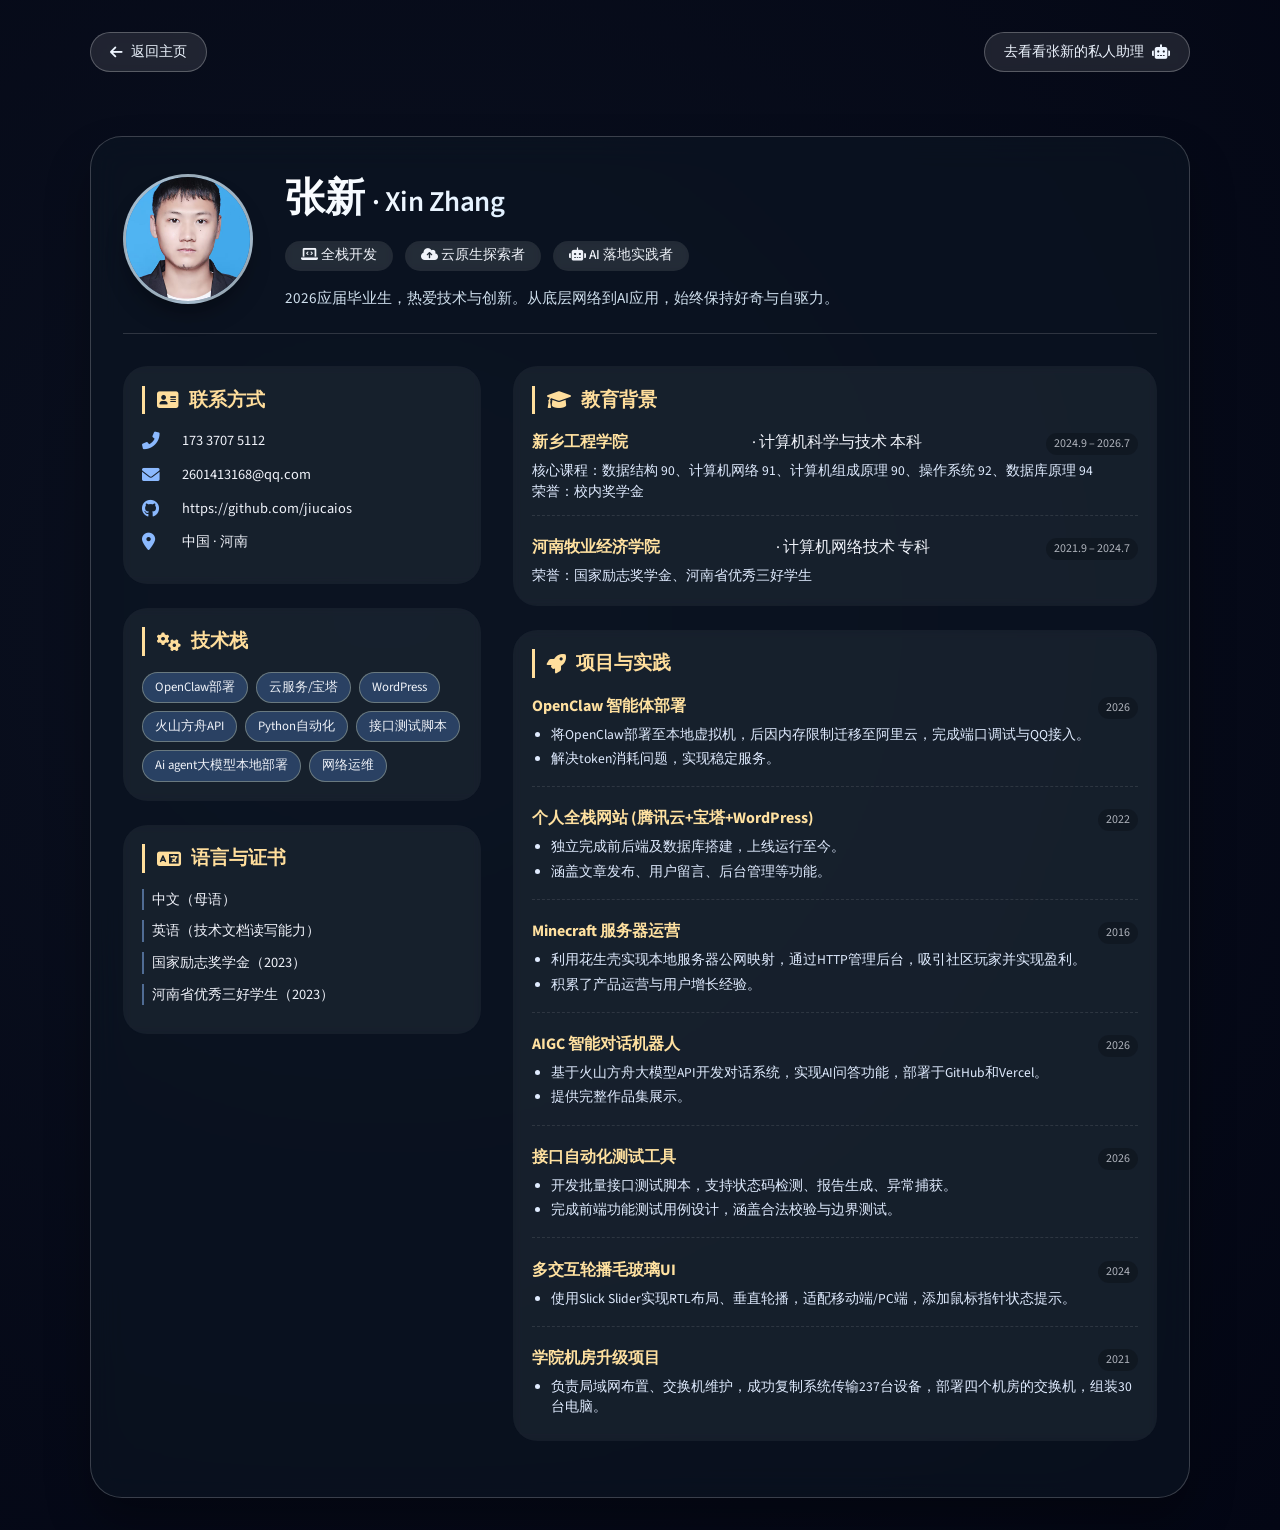
==== resume.html @ 62f286db "Add files via upload" ====
<!DOCTYPE html>
<html lang="zh-CN">
<head>
    <meta charset="UTF-8">
    <meta name="viewport" content="width=device-width, initial-scale=1.0, user-scalable=yes">
    <title>张新 · 简历</title>
    <!-- Google Fonts: Source Sans Pro -->
    <link href="https://fonts.googleapis.com/css2?family=Source+Sans+Pro:wght@300;400;600;700;900&display=swap" rel="stylesheet">
    <!-- Font Awesome 6 -->
    <link rel="stylesheet" href="https://cdnjs.cloudflare.com/ajax/libs/font-awesome/6.0.0-beta3/css/all.min.css">
    <!-- 自定义样式 -->
    <link rel="stylesheet" href="resume.css">
</head>
<body>
    <div class="container">
        <!-- 返回主页按钮 -->
<div class="top-bar">
    <a href="index.html" class="back-home">
        <i class="fas fa-arrow-left"></i> 返回主页
    </a>
    <a href="https://ai-chat-jiucai-zx.vercel.app" target="_blank" rel="noopener noreferrer" class="back-home">
        去看看张新的私人助理 <i class="fas fa-robot"></i>
    </a>
</div>

        <!-- 主卡片 -->
        <div class="glass-card">
            <!-- 头部区域：头像 + 基本信息 -->
            <div class="resume-header">
                <div class="avatar">
                    <img src="photo.jpg" alt="张新头像">
                </div>
                <div class="title-section">
                    <h1>张新 <span class="highlight">· Xin Zhang</span></h1>
                    <div class="tagline">
                        <span><i class="fas fa-laptop-code"></i> 全栈开发</span>
                        <span><i class="fas fa-cloud-upload-alt"></i> 云原生探索者</span>
                        <span><i class="fas fa-robot"></i> AI 落地实践者</span>
                    </div>
                    <p class="bio">
                        2026应届毕业生，热爱技术与创新。从底层网络到AI应用，始终保持好奇与自驱力。
                    </p>
                </div>
            </div>

            <!-- 双栏布局 -->
            <div class="resume-grid">
                <!-- 左侧栏 -->
                <div class="left-col">
                    <!-- 联系方式卡片 -->
                    <div class="info-card">
                        <h3><i class="fas fa-address-card"></i> 联系方式</h3>
                        <div class="contact-item">
                            <i class="fas fa-phone-alt"></i> <span>173 3707 5112</span>
                        </div>
                        <div class="contact-item">
                            <i class="fas fa-envelope"></i> <span>2601413168@qq.com</span>
                        </div>
                        <div class="contact-item">
                            <i class="fab fa-github"></i> <span>https://github.com/jiucaios</span>
                        </div>
                        <div class="contact-item">
                            <i class="fas fa-map-marker-alt"></i> <span>中国 · 河南</span>
                        </div>
                    </div>

                    <!-- 技能卡片（带交互） -->
                    <div class="info-card">
                        <h3><i class="fas fa-cogs"></i> 技术栈</h3>
                        <div class="skills-wrapper">
                            <span class="skill-tag" data-skill="OpenClaw">OpenClaw部署</span>
                            <span class="skill-tag" data-skill="腾讯云+宝塔">云服务/宝塔</span>
                            <span class="skill-tag" data-skill="WordPress">WordPress</span>
                            <span class="skill-tag" data-skill="火山方舟">火山方舟API</span>
                            <span class="skill-tag" data-skill="Python">Python自动化</span>
                            <span class="skill-tag" data-skill="接口测试">接口测试脚本</span>
                            <span class="skill-tag" data-skill="Slick Slider">Ai agent大模型本地部署</span>
                            <span class="skill-tag" data-skill="局域网/交换机">网络运维</span>
                        </div>
                    </div>

                    <!-- 语言/证书卡片 -->
                    <div class="info-card">
                        <h3><i class="fas fa-language"></i> 语言与证书</h3>
                        <div class="lang-item">中文（母语）</div>
                        <div class="lang-item">英语（技术文档读写能力）</div>
			<div class="lang-item">国家励志奖学金（2023）</div>
                        <div class="lang-item">河南省优秀三好学生（2023）</div>
                    </div>
                </div>

                <!-- 右侧栏 -->
                <div class="right-col">
                    <!-- 教育背景 -->
                    <div class="info-card">
                        <h3><i class="fas fa-graduation-cap"></i> 教育背景</h3>
                        <div class="edu-item">
                            <div class="edu-header">
                                <strong>新乡工程学院</strong> · 计算机科学与技术 本科
                                <span class="edu-date">2024.9 – 2026.7</span>
                            </div>
                            <div class="edu-detail">
                                核心课程：数据结构 90、计算机网络 91、计算机组成原理 90、操作系统 92、数据库原理 94<br>
                                荣誉：校内奖学金
                            </div>
                        </div>
                        <div class="edu-item">
                            <div class="edu-header">
                                <strong>河南牧业经济学院</strong> · 计算机网络技术 专科
                                <span class="edu-date">2021.9 – 2024.7</span>
                            </div>
                            <div class="edu-detail">
                                荣誉：国家励志奖学金、河南省优秀三好学生
                            </div>
                        </div>
                    </div>

                    <!-- 项目/实践经历（按用户提供的经历整合） -->
                    <div class="info-card">
                        <h3><i class="fas fa-rocket"></i> 项目与实践</h3>
                        <div class="exp-item">
                            <div class="exp-header">
                                <strong>OpenClaw 智能体部署</strong>
                                <span class="exp-date">2026</span>
                            </div>
                            <ul>
                                <li>将OpenClaw部署至本地虚拟机，后因内存限制迁移至阿里云，完成端口调试与QQ接入。</li>
                                <li>解决token消耗问题，实现稳定服务。</li>
                            </ul>
                        </div>
                        <div class="exp-item">
                            <div class="exp-header">
                                <strong>个人全栈网站 (腾讯云+宝塔+WordPress)</strong>
                                <span class="exp-date">2022</span>
                            </div>
                            <ul>
                                <li>独立完成前后端及数据库搭建，上线运行至今。</li>
                                <li>涵盖文章发布、用户留言、后台管理等功能。</li>
                            </ul>
                        </div>
                        <div class="exp-item">
                            <div class="exp-header">
                                <strong>Minecraft 服务器运营</strong>
                                <span class="exp-date">2016</span>
                            </div>
                            <ul>
                                <li>利用花生壳实现本地服务器公网映射，通过HTTP管理后台，吸引社区玩家并实现盈利。</li>
                                <li>积累了产品运营与用户增长经验。</li>
                            </ul>
                        </div>
                        <div class="exp-item">
                            <div class="exp-header">
                                <strong>AIGC 智能对话机器人</strong>
                                <span class="exp-date">2026</span>
                            </div>
                            <ul>
                                <li>基于火山方舟大模型API开发对话系统，实现AI问答功能，部署于GitHub和Vercel。</li>
                                <li>提供完整作品集展示。</li>
                            </ul>
                        </div>
                        <div class="exp-item">
                            <div class="exp-header">
                                <strong>接口自动化测试工具</strong>
                                <span class="exp-date">2026</span>
                            </div>
                            <ul>
                                <li>开发批量接口测试脚本，支持状态码检测、报告生成、异常捕获。</li>
                                <li>完成前端功能测试用例设计，涵盖合法校验与边界测试。</li>
                            </ul>
                        </div>
                        <div class="exp-item">
                            <div class="exp-header">
                                <strong>多交互轮播毛玻璃UI</strong>
                                <span class="exp-date">2024</span>
                            </div>
                            <ul>
                                <li>使用Slick Slider实现RTL布局、垂直轮播，适配移动端/PC端，添加鼠标指针状态提示。</li>
                            </ul>
                        </div>
                        <div class="exp-item">
                            <div class="exp-header">
                                <strong>学院机房升级项目</strong>
                                <span class="exp-date">2021</span>
                            </div>
                            <ul>
                                <li>负责局域网布置、交换机维护，成功复制系统传输237台设备，部署四个机房的交换机，组装30台电脑。</li>
                            </ul>
                        </div>
                    </div>
                </div>
            </div>
        </div>
    </div>

    <!-- JavaScript 交互 -->
    <script src="resume.js"></script>
</body>
</html>
---- resume.css ----
/* ===== 全局重置与字体 ===== */
* {
    margin: 0;
    padding: 0;
    box-sizing: border-box;
}

body {
    font-family: 'Source Sans Pro', sans-serif;
    background: radial-gradient(ellipse at 30% 40%, #0b1120, #030614);
    min-height: 100vh;
    padding: 2rem 1.5rem;
    color: #f0f3fa;
    line-height: 1.5;
}
/* 顶部栏：左右分布 */
.top-bar {
    display: flex;
    justify-content: space-between;
    align-items: center;
    margin-bottom: 2rem;
    flex-wrap: wrap;
    gap: 1rem;
}
.container {
    max-width: 1100px;
    margin: 0 auto;
}

/* ===== 玻璃卡片效果 ===== */
.glass-card {
    background: rgba(12, 22, 35, 0.6);
    backdrop-filter: blur(16px);
    border-radius: 2rem;
    border: 1px solid rgba(255, 255, 255, 0.2);
    box-shadow: 0 25px 45px rgba(0, 0, 0, 0.3);
    padding: 2rem;
    transition: all 0.3s ease;
    animation: fadeInUp 0.6s ease-out;
}

@keyframes fadeInUp {
    from {
        opacity: 0;
        transform: translateY(30px);
    }
    to {
        opacity: 1;
        transform: translateY(0);
    }
}

/* ===== 返回按钮 ===== */
.back-home {
    display: inline-flex;
    align-items: center;
    gap: 8px;
    background: rgba(255, 255, 255, 0.1);
    backdrop-filter: blur(4px);
    border: 1px solid rgba(255, 255, 255, 0.25);
    border-radius: 2rem;
    padding: 0.5rem 1.2rem;
    color: #eef5ff;
    text-decoration: none;
    font-size: 0.9rem;
    font-weight: 500;
    transition: all 0.2s;
    margin-bottom: 2rem;
}

.back-home:hover {
    background: rgba(255, 255, 255, 0.25);
    transform: translateX(-4px);
    border-color: rgba(255, 255, 255, 0.5);
}

/* ===== 头部区域 ===== */
.resume-header {
    display: flex;
    flex-wrap: wrap;
    gap: 2rem;
    align-items: center;
    margin-bottom: 2rem;
    border-bottom: 1px solid rgba(255, 255, 255, 0.15);
    padding-bottom: 1.5rem;
}

.avatar {
    width: 130px;
    height: 130px;
    border-radius: 50%;
    overflow: hidden;
    background: linear-gradient(145deg, #4f7eb3, #2c4c74);
    box-shadow: 0 15px 25px -8px rgba(0, 0, 0, 0.4);
    border: 3px solid rgba(255, 255, 240, 0.5);
    flex-shrink: 0;
}

.avatar img {
    width: 100%;
    height: 100%;
    object-fit: cover;
    display: block;
}

.title-section h1 {
    font-size: 2.5rem;
    font-weight: 900;
    background: linear-gradient(135deg, #FFF, #b9dcff);
    -webkit-background-clip: text;
    background-clip: text;
    color: transparent;
    letter-spacing: -0.5px;
    margin-bottom: 0.5rem;
}

.title-section .highlight {
    font-weight: 600;
    font-size: 1.8rem;
}

.tagline {
    display: flex;
    flex-wrap: wrap;
    gap: 12px;
    margin: 0.75rem 0 1rem;
}

.tagline span {
    background: rgba(255, 255, 245, 0.1);
    padding: 0.3rem 1rem;
    border-radius: 30px;
    font-size: 0.85rem;
    font-weight: 500;
    backdrop-filter: blur(4px);
}

.bio {
    font-size: 0.95rem;
    color: #cfdfed;
    max-width: 600px;
    line-height: 1.5;
}

/* ===== 双栏布局 ===== */
.resume-grid {
    display: grid;
    grid-template-columns: 1fr 1.8fr;
    gap: 2rem;
}

@media (max-width: 800px) {
    .resume-grid {
        grid-template-columns: 1fr;
        gap: 1.5rem;
    }
}

/* ===== 信息卡片通用样式 ===== */
.info-card {
    background: rgba(255, 255, 245, 0.05);
    border-radius: 1.5rem;
    padding: 1.2rem;
    margin-bottom: 1.5rem;
    backdrop-filter: blur(4px);
    transition: transform 0.2s, box-shadow 0.2s;
}

.info-card:hover {
    transform: translateY(-2px);
    box-shadow: 0 8px 20px rgba(0, 0, 0, 0.2);
}

.info-card h3 {
    font-size: 1.2rem;
    font-weight: 600;
    display: flex;
    align-items: center;
    gap: 10px;
    margin-bottom: 1rem;
    color: #ffde9c;
    border-left: 3px solid #ffde9c;
    padding-left: 12px;
}

.info-card h3 i {
    color: #ffde9c;
}

/* 联系方式 */
.contact-item {
    display: flex;
    align-items: center;
    gap: 12px;
    margin-bottom: 12px;
    font-size: 0.9rem;
    flex-wrap: wrap;
    word-break: break-all;
}

.contact-item i {
    width: 28px;
    color: #8bb9fe;
    font-size: 1.1rem;
}

/* 技能标签 */
.skills-wrapper {
    display: flex;
    flex-wrap: wrap;
    gap: 8px;
}

.skill-tag {
    background: rgba(80, 130, 200, 0.35);
    border-radius: 30px;
    padding: 5px 12px;
    font-size: 0.8rem;
    cursor: pointer;
    transition: all 0.2s;
    border: 0.5px solid rgba(255, 255, 200, 0.3);
}

.skill-tag:hover {
    background: rgba(80, 130, 200, 0.6);
    transform: scale(1.02);
}

/* 语言项 */
.lang-item {
    margin-bottom: 10px;
    font-size: 0.9rem;
    padding-left: 8px;
    border-left: 2px solid rgba(139, 185, 254, 0.5);
}

/* 教育与经历样式 */
.edu-item, .exp-item {
    margin-bottom: 1.2rem;
    padding-bottom: 0.8rem;
    border-bottom: 1px dashed rgba(255, 255, 255, 0.1);
}

.edu-item:last-child, .exp-item:last-child {
    border-bottom: none;
    margin-bottom: 0;
    padding-bottom: 0;
}

.edu-header, .exp-header {
    display: flex;
    flex-wrap: wrap;
    justify-content: space-between;
    align-items: baseline;
    margin-bottom: 6px;
    gap: 8px;
}

.edu-header strong, .exp-header strong {
    font-weight: 700;
    color: #ffe1a0;
    font-size: 1rem;
}

.edu-date, .exp-date {
    font-size: 0.75rem;
    opacity: 0.7;
    background: rgba(0,0,0,0.3);
    padding: 2px 8px;
    border-radius: 20px;
}

.edu-detail {
    font-size: 0.85rem;
    color: #e0ecff;
    margin-top: 4px;
}

.exp-item ul {
    margin-top: 6px;
    padding-left: 1.2rem;
}

.exp-item li {
    font-size: 0.85rem;
    margin-bottom: 4px;
    color: #e0ecff;
}

/* 响应式微调 */
@media (max-width: 600px) {
    .glass-card {
        padding: 1.2rem;
    }
    .title-section h1 {
        font-size: 1.8rem;
    }
    .avatar {
        width: 100px;
        height: 100px;
    }
}
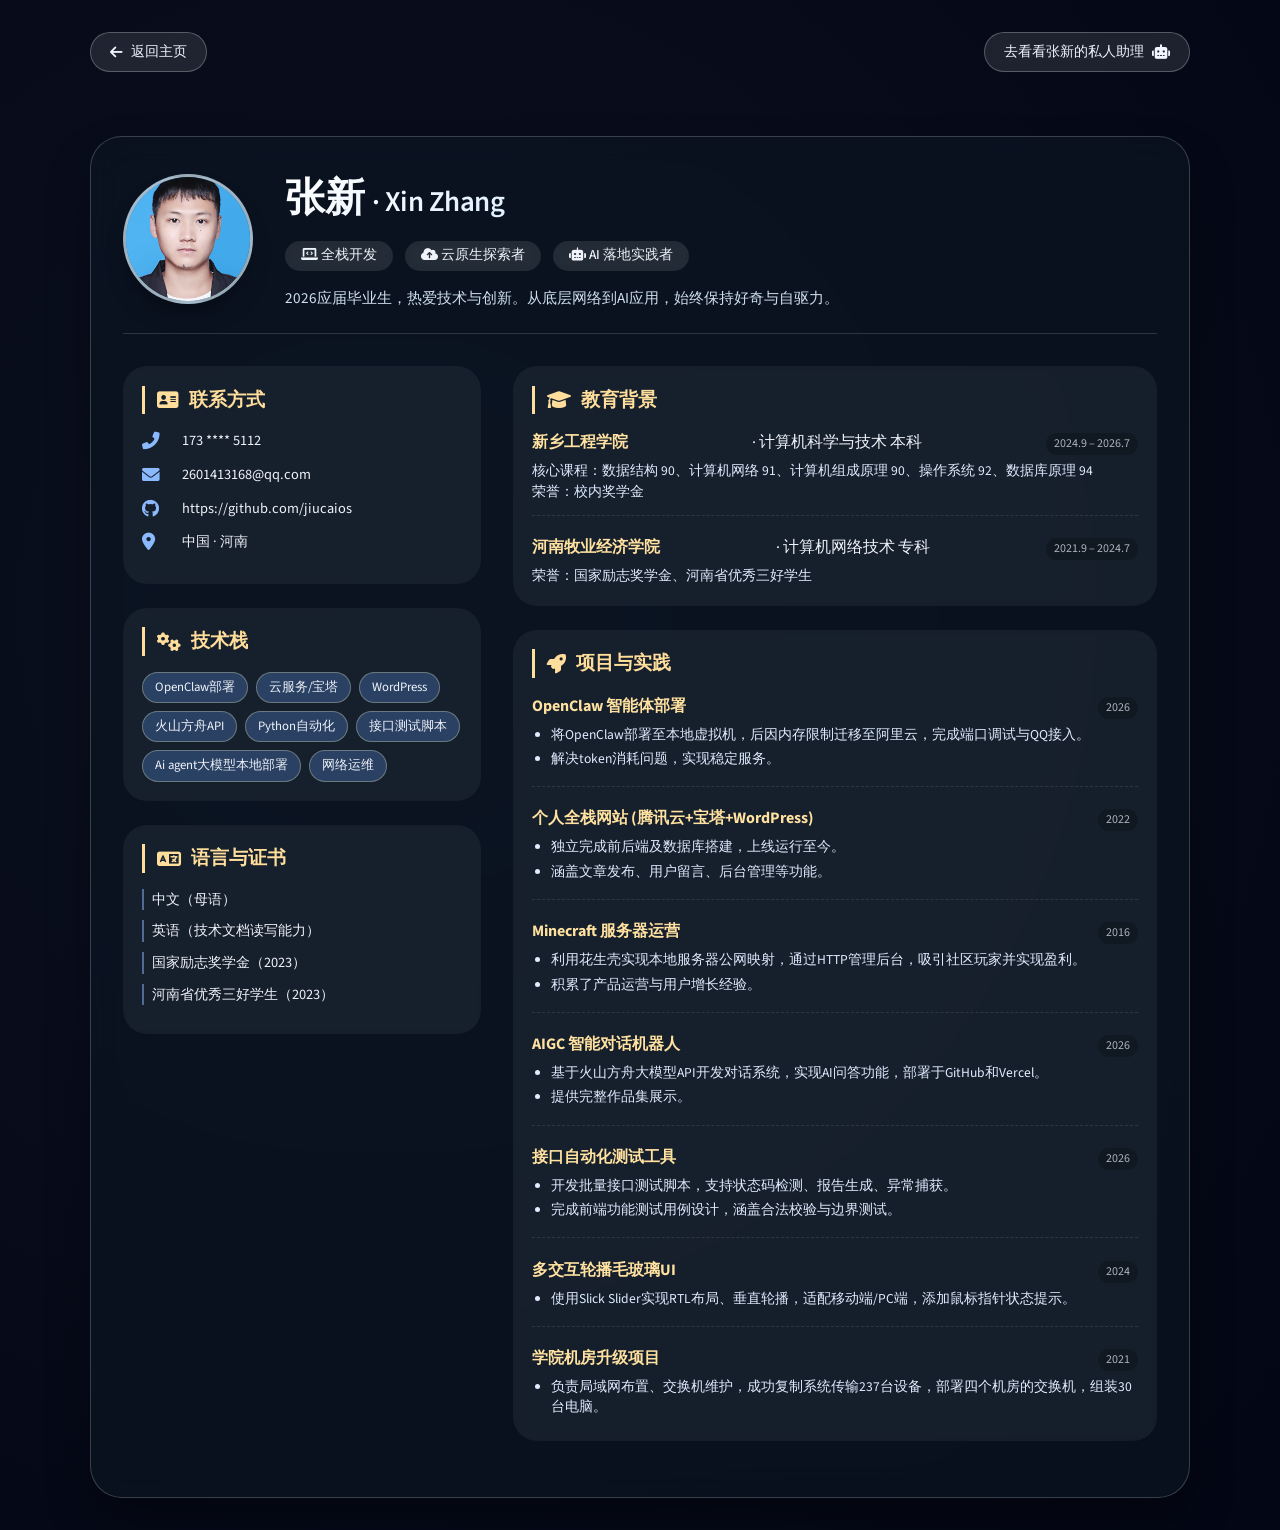
==== commit 53802244: "Update resume.html" ====
--- a/resume.html
+++ b/resume.html
@@ -51,7 +51,7 @@
                     <div class="info-card">
                         <h3><i class="fas fa-address-card"></i> 联系方式</h3>
                         <div class="contact-item">
-                            <i class="fas fa-phone-alt"></i> <span>173 3707 5112</span>
+                            <i class="fas fa-phone-alt"></i> <span>173 **** 5112</span>
                         </div>
                         <div class="contact-item">
                             <i class="fas fa-envelope"></i> <span>2601413168@qq.com</span>
@@ -195,4 +195,4 @@
     <!-- JavaScript 交互 -->
     <script src="resume.js"></script>
 </body>
-</html>+</html>
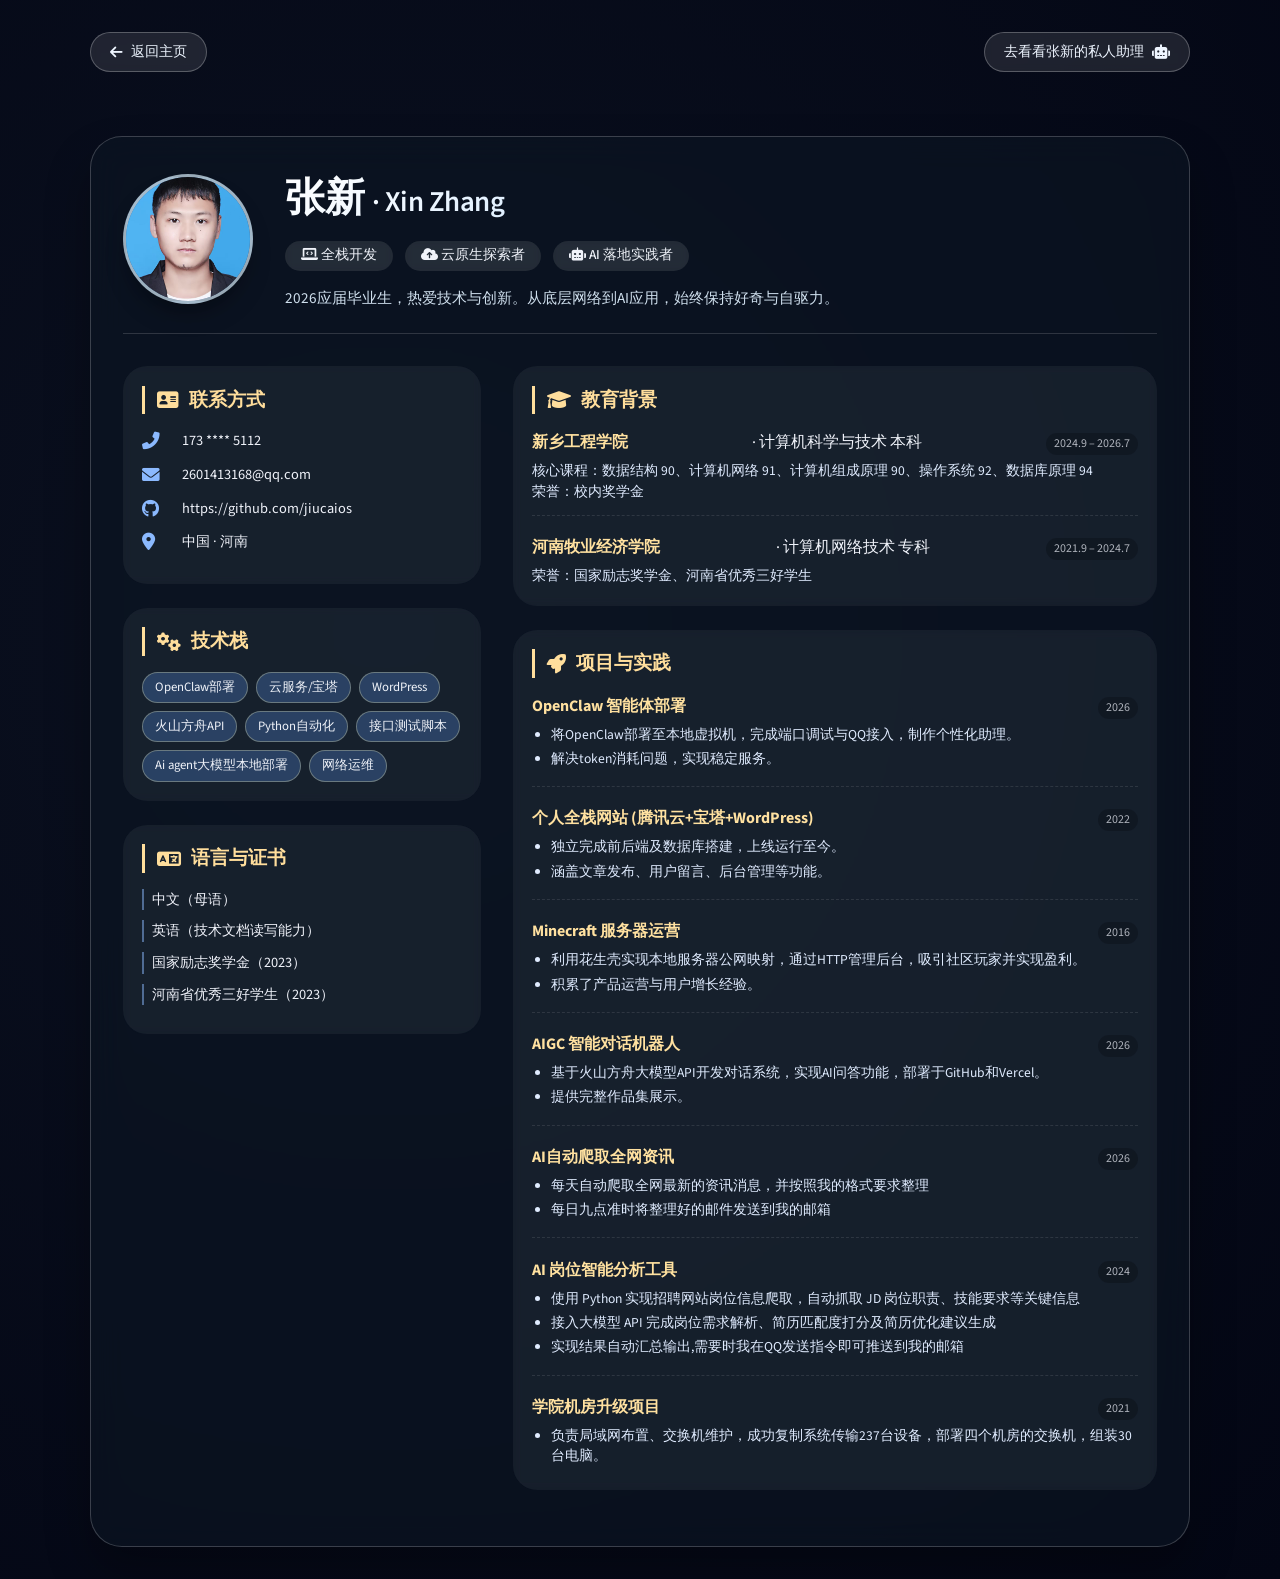
==== commit 80afab40: "简历更改 改简历" ====
--- a/resume.html
+++ b/resume.html
@@ -124,7 +124,7 @@
                                 <span class="exp-date">2026</span>
                             </div>
                             <ul>
-                                <li>将OpenClaw部署至本地虚拟机，后因内存限制迁移至阿里云，完成端口调试与QQ接入。</li>
+                                <li>将OpenClaw部署至本地虚拟机，完成端口调试与QQ接入，制作个性化助理。</li>
                                 <li>解决token消耗问题，实现稳定服务。</li>
                             </ul>
                         </div>
@@ -160,21 +160,23 @@
                         </div>
                         <div class="exp-item">
                             <div class="exp-header">
-                                <strong>接口自动化测试工具</strong>
+                                <strong>AI自动爬取全网资讯</strong>
                                 <span class="exp-date">2026</span>
                             </div>
                             <ul>
-                                <li>开发批量接口测试脚本，支持状态码检测、报告生成、异常捕获。</li>
-                                <li>完成前端功能测试用例设计，涵盖合法校验与边界测试。</li>
-                            </ul>
-                        </div>
-                        <div class="exp-item">
-                            <div class="exp-header">
-                                <strong>多交互轮播毛玻璃UI</strong>
+                                <li>每天自动爬取全网最新的资讯消息，并按照我的格式要求整理</li>
+                                <li>每日九点准时将整理好的邮件发送到我的邮箱</li>
+                            </ul>
+                        </div>
+                        <div class="exp-item">
+                            <div class="exp-header">
+                                <strong>AI 岗位智能分析工具</strong>
                                 <span class="exp-date">2024</span>
                             </div>
                             <ul>
-                                <li>使用Slick Slider实现RTL布局、垂直轮播，适配移动端/PC端，添加鼠标指针状态提示。</li>
+                                <li>使用 Python 实现招聘网站岗位信息爬取，自动抓取 JD 岗位职责、技能要求等关键信息</li>
+								<li>接入大模型 API 完成岗位需求解析、简历匹配度打分及简历优化建议生成</li>
+								<li>实现结果自动汇总输出,需要时我在QQ发送指令即可推送到我的邮箱</li>
                             </ul>
                         </div>
                         <div class="exp-item">
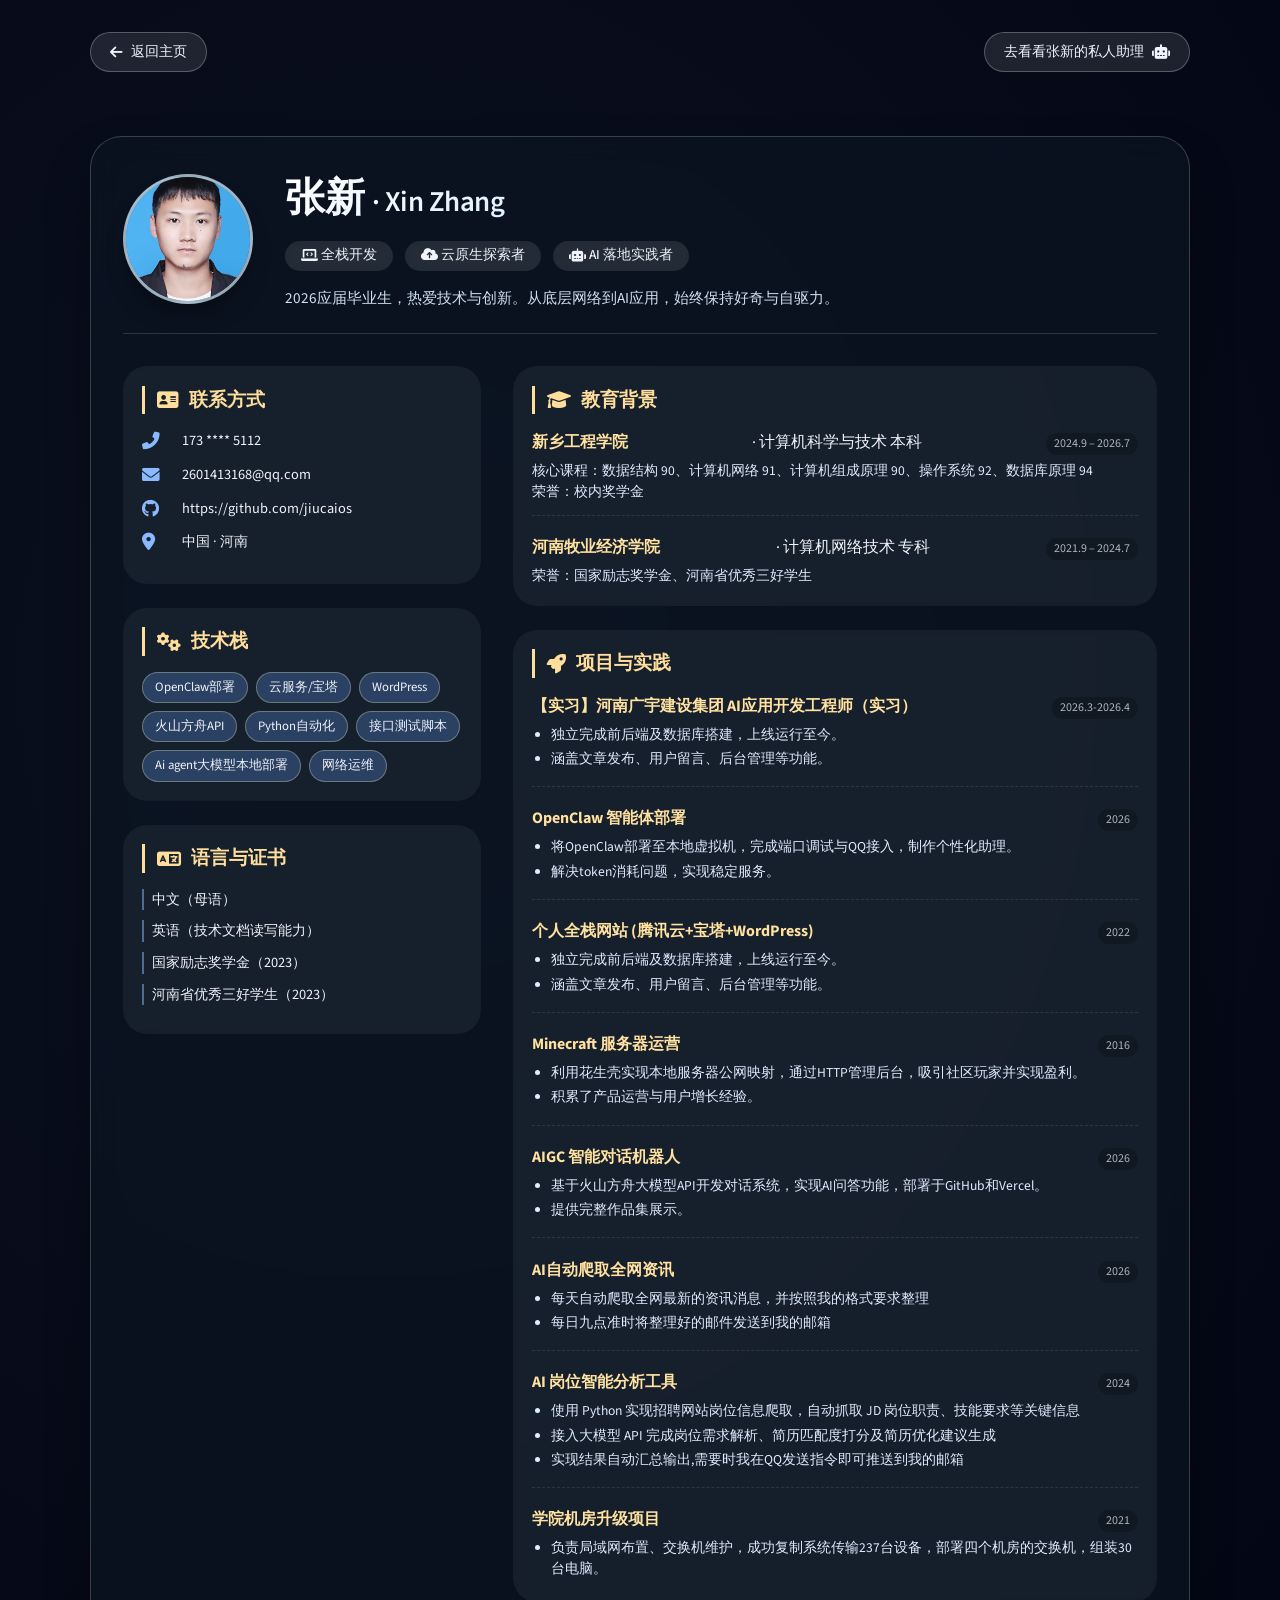
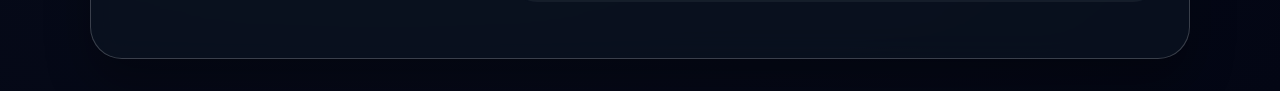
==== commit b7d96bf0: "简历 修改实习" ====
--- a/resume.html
+++ b/resume.html
@@ -118,6 +118,16 @@
                     <!-- 项目/实践经历（按用户提供的经历整合） -->
                     <div class="info-card">
                         <h3><i class="fas fa-rocket"></i> 项目与实践</h3>
+	                        <div class="exp-item">
+                            <div class="exp-header">
+                                <strong>【实习】河南广宇建设集团   AI应用开发工程师（实习）</strong>
+                                <span class="exp-date">2026.3-2026.4</span>
+                            </div>
+                            <ul>
+                                <li>独立完成前后端及数据库搭建，上线运行至今。</li>
+                                <li>涵盖文章发布、用户留言、后台管理等功能。</li>
+                            </ul>
+                        </div>
                         <div class="exp-item">
                             <div class="exp-header">
                                 <strong>OpenClaw 智能体部署</strong>
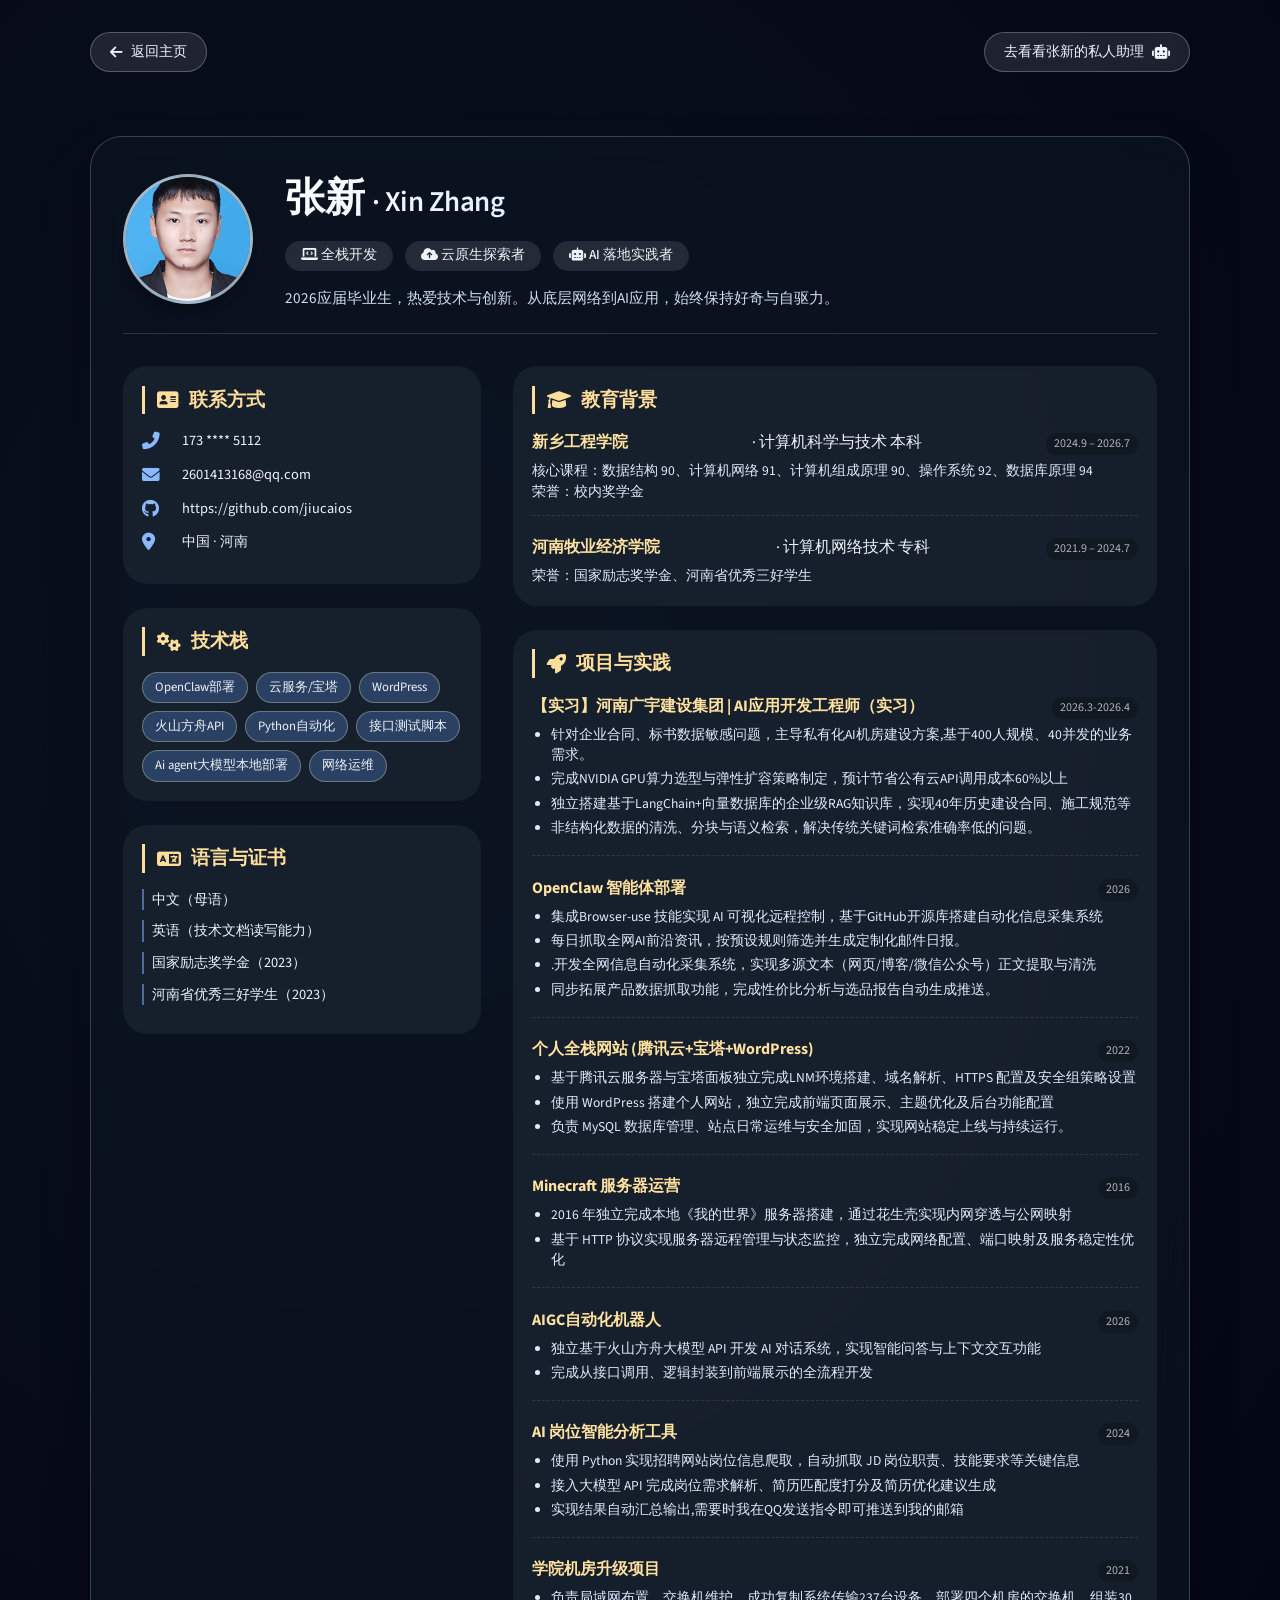
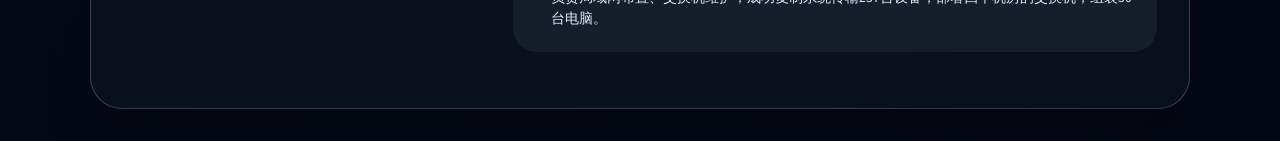
==== commit 46e88db9: "简历 修改" ====
--- a/resume.html
+++ b/resume.html
@@ -120,12 +120,14 @@
                         <h3><i class="fas fa-rocket"></i> 项目与实践</h3>
 	                        <div class="exp-item">
                             <div class="exp-header">
-                                <strong>【实习】河南广宇建设集团   AI应用开发工程师（实习）</strong>
+                                <strong>【实习】河南广宇建设集团 | AI应用开发工程师（实习）</strong>
                                 <span class="exp-date">2026.3-2026.4</span>
                             </div>
                             <ul>
-                                <li>独立完成前后端及数据库搭建，上线运行至今。</li>
-                                <li>涵盖文章发布、用户留言、后台管理等功能。</li>
+                                <li>针对企业合同、标书数据敏感问题，主导私有化AI机房建设方案,基于400人规模、40并发的业务需求。</li>
+								<li>完成NVIDIA GPU算力选型与弹性扩容策略制定，预计节省公有云API调用成本60%以上</li>
+                                <li>独立搭建基于LangChain+向量数据库的企业级RAG知识库，实现40年历史建设合同、施工规范等</li>
+								<li>非结构化数据的清洗、分块与语义检索，解决传统关键词检索准确率低的问题。</li>
                             </ul>
                         </div>
                         <div class="exp-item">
@@ -134,8 +136,10 @@
                                 <span class="exp-date">2026</span>
                             </div>
                             <ul>
-                                <li>将OpenClaw部署至本地虚拟机，完成端口调试与QQ接入，制作个性化助理。</li>
-                                <li>解决token消耗问题，实现稳定服务。</li>
+                                <li>集成Browser-use 技能实现 AI 可视化远程控制，基于GitHub开源库搭建自动化信息采集系统 </li>
+								<li>每日抓取全网AI前沿资讯，按预设规则筛选并生成定制化邮件日报。</li>
+                                <li>.开发全网信息自动化采集系统，实现多源文本（网页/博客/微信公众号）正文提取与清洗</li>
+								<li>同步拓展产品数据抓取功能，完成性价比分析与选品报告自动生成推送。</li>
                             </ul>
                         </div>
                         <div class="exp-item">
@@ -144,8 +148,9 @@
                                 <span class="exp-date">2022</span>
                             </div>
                             <ul>
-                                <li>独立完成前后端及数据库搭建，上线运行至今。</li>
-                                <li>涵盖文章发布、用户留言、后台管理等功能。</li>
+                                <li> 基于腾讯云服务器与宝塔面板独立完成LNM环境搭建、域名解析、HTTPS 配置及安全组策略设置</li>
+                                <li>使用 WordPress 搭建个人网站，独立完成前端页面展示、主题优化及后台功能配置</li>
+								<li>负责 MySQL 数据库管理、站点日常运维与安全加固，实现网站稳定上线与持续运行。</li>
                             </ul>
                         </div>
                         <div class="exp-item">
@@ -154,28 +159,18 @@
                                 <span class="exp-date">2016</span>
                             </div>
                             <ul>
-                                <li>利用花生壳实现本地服务器公网映射，通过HTTP管理后台，吸引社区玩家并实现盈利。</li>
-                                <li>积累了产品运营与用户增长经验。</li>
-                            </ul>
-                        </div>
-                        <div class="exp-item">
-                            <div class="exp-header">
-                                <strong>AIGC 智能对话机器人</strong>
+                                <li>2016 年独立完成本地《我的世界》服务器搭建，通过花生壳实现内网穿透与公网映射</li>
+                                <li>基于 HTTP 协议实现服务器远程管理与状态监控，独立完成网络配置、端口映射及服务稳定性优化</li>
+                            </ul>
+                        </div>
+                        <div class="exp-item">
+                            <div class="exp-header">
+                                <strong>AIGC自动化机器人</strong>
                                 <span class="exp-date">2026</span>
                             </div>
                             <ul>
-                                <li>基于火山方舟大模型API开发对话系统，实现AI问答功能，部署于GitHub和Vercel。</li>
-                                <li>提供完整作品集展示。</li>
-                            </ul>
-                        </div>
-                        <div class="exp-item">
-                            <div class="exp-header">
-                                <strong>AI自动爬取全网资讯</strong>
-                                <span class="exp-date">2026</span>
-                            </div>
-                            <ul>
-                                <li>每天自动爬取全网最新的资讯消息，并按照我的格式要求整理</li>
-                                <li>每日九点准时将整理好的邮件发送到我的邮箱</li>
+                                <li>独立基于火山方舟大模型 API 开发 AI 对话系统，实现智能问答与上下文交互功能</li>
+                                <li>完成从接口调用、逻辑封装到前端展示的全流程开发</li>
                             </ul>
                         </div>
                         <div class="exp-item">
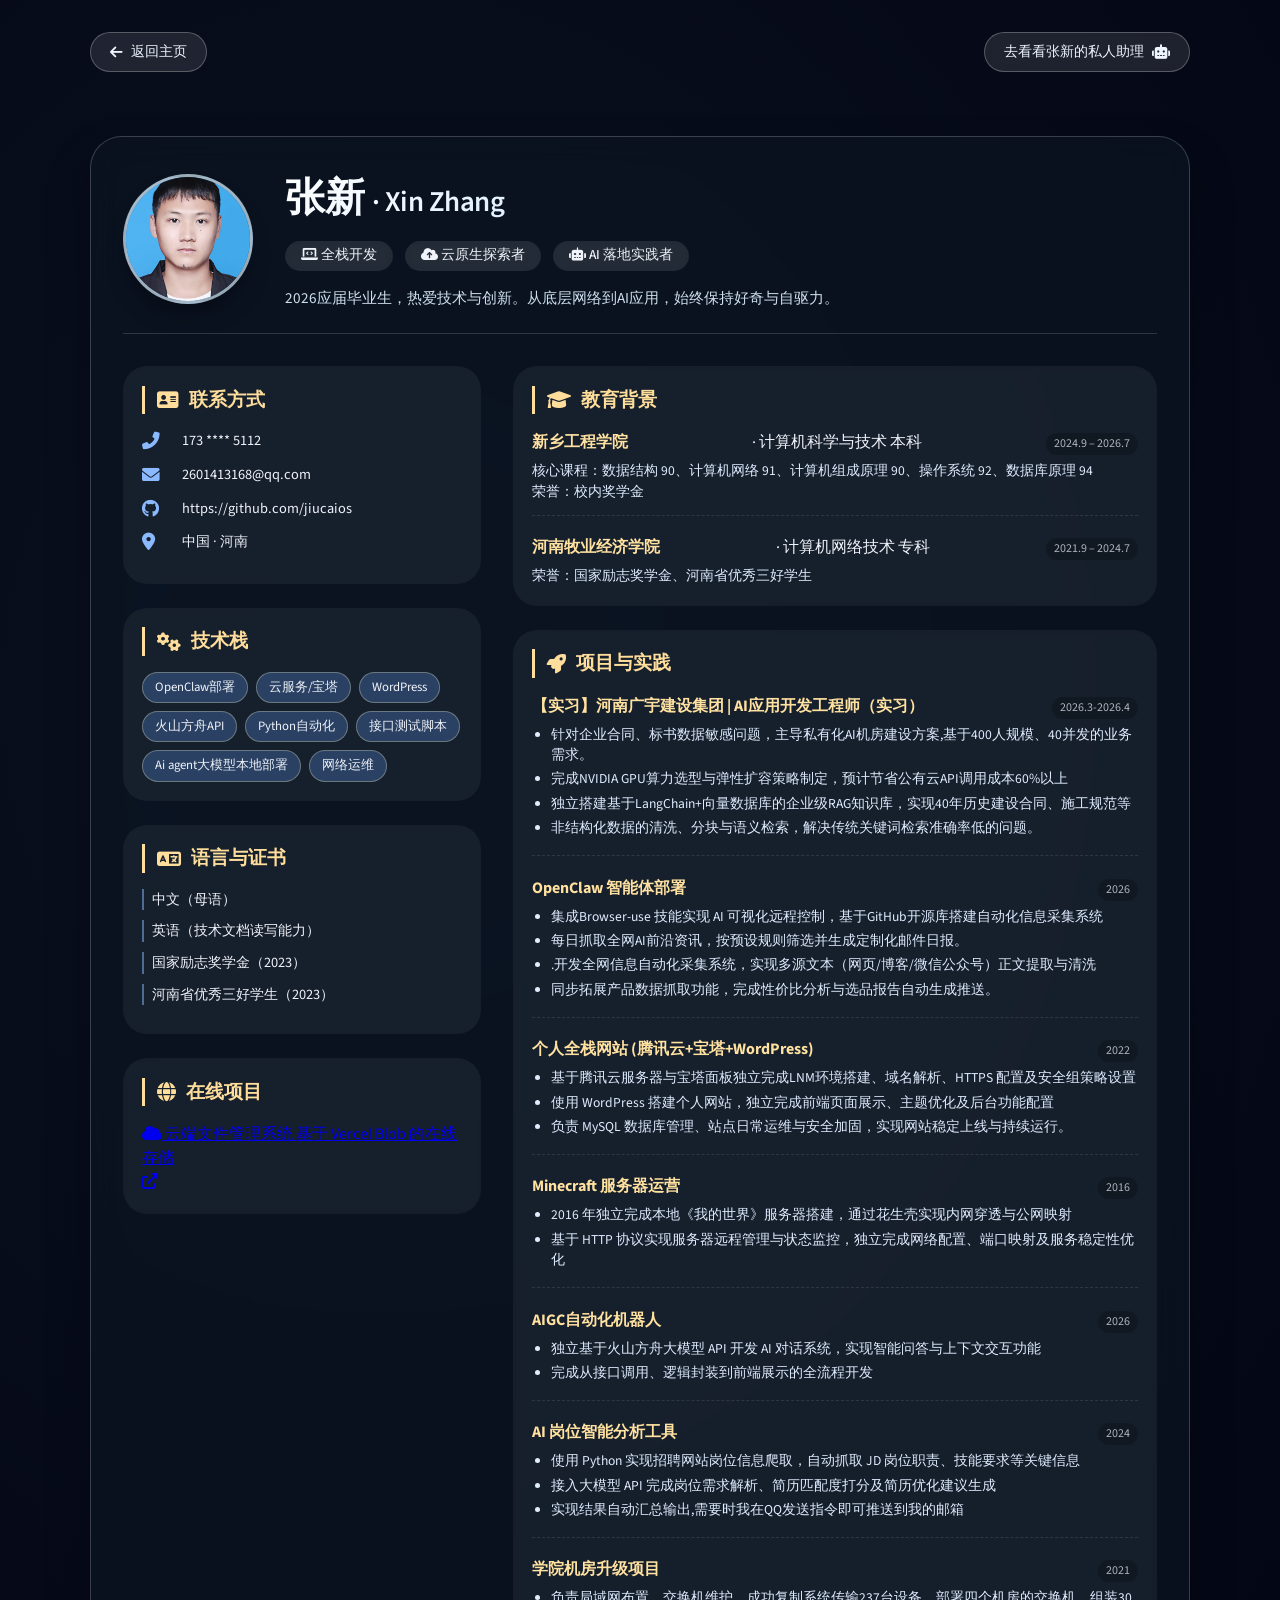
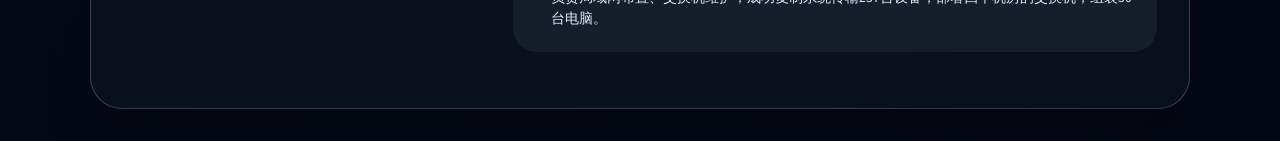
==== commit c5dc4bb7: "Update resume.html" ====
--- a/resume.html
+++ b/resume.html
@@ -87,6 +87,30 @@
 			<div class="lang-item">国家励志奖学金（2023）</div>
                         <div class="lang-item">河南省优秀三好学生（2023）</div>
                     </div>
+					                    <!-- 在线项目卡片 -->
+                    <div class="info-card">
+                        <h3><i class="fas fa-globe"></i> 在线项目</h3>
+                        
+                        <!-- 项目 1：云盘 (主打) -->
+                        <a href="https://yunpan-iota.vercel.app/" target="_blank" class="project-item featured">
+                            <div class="project-content">
+                                <span class="project-title"><i class="fas fa-cloud"></i> 云端文件管理系统</span>
+                                <span class="project-desc">基于 Vercel Blob 的在线存储</span>
+                            </div>
+                            <div class="project-action">
+                                <i class="fas fa-external-link-alt"></i>
+                            </div>
+                        </a>
+
+                        <!-- 项目 2：预留位置 (你可以复制上面的 a 标签来添加更多) -->
+                        <!-- 
+                        <a href="#" target="_blank" class="project-item">
+                            <div class="project-content">
+                                <span class="project-title">下一个项目</span>
+                            </div>
+                        </a> 
+                        -->
+                    </div>
                 </div>
 
                 <!-- 右侧栏 -->
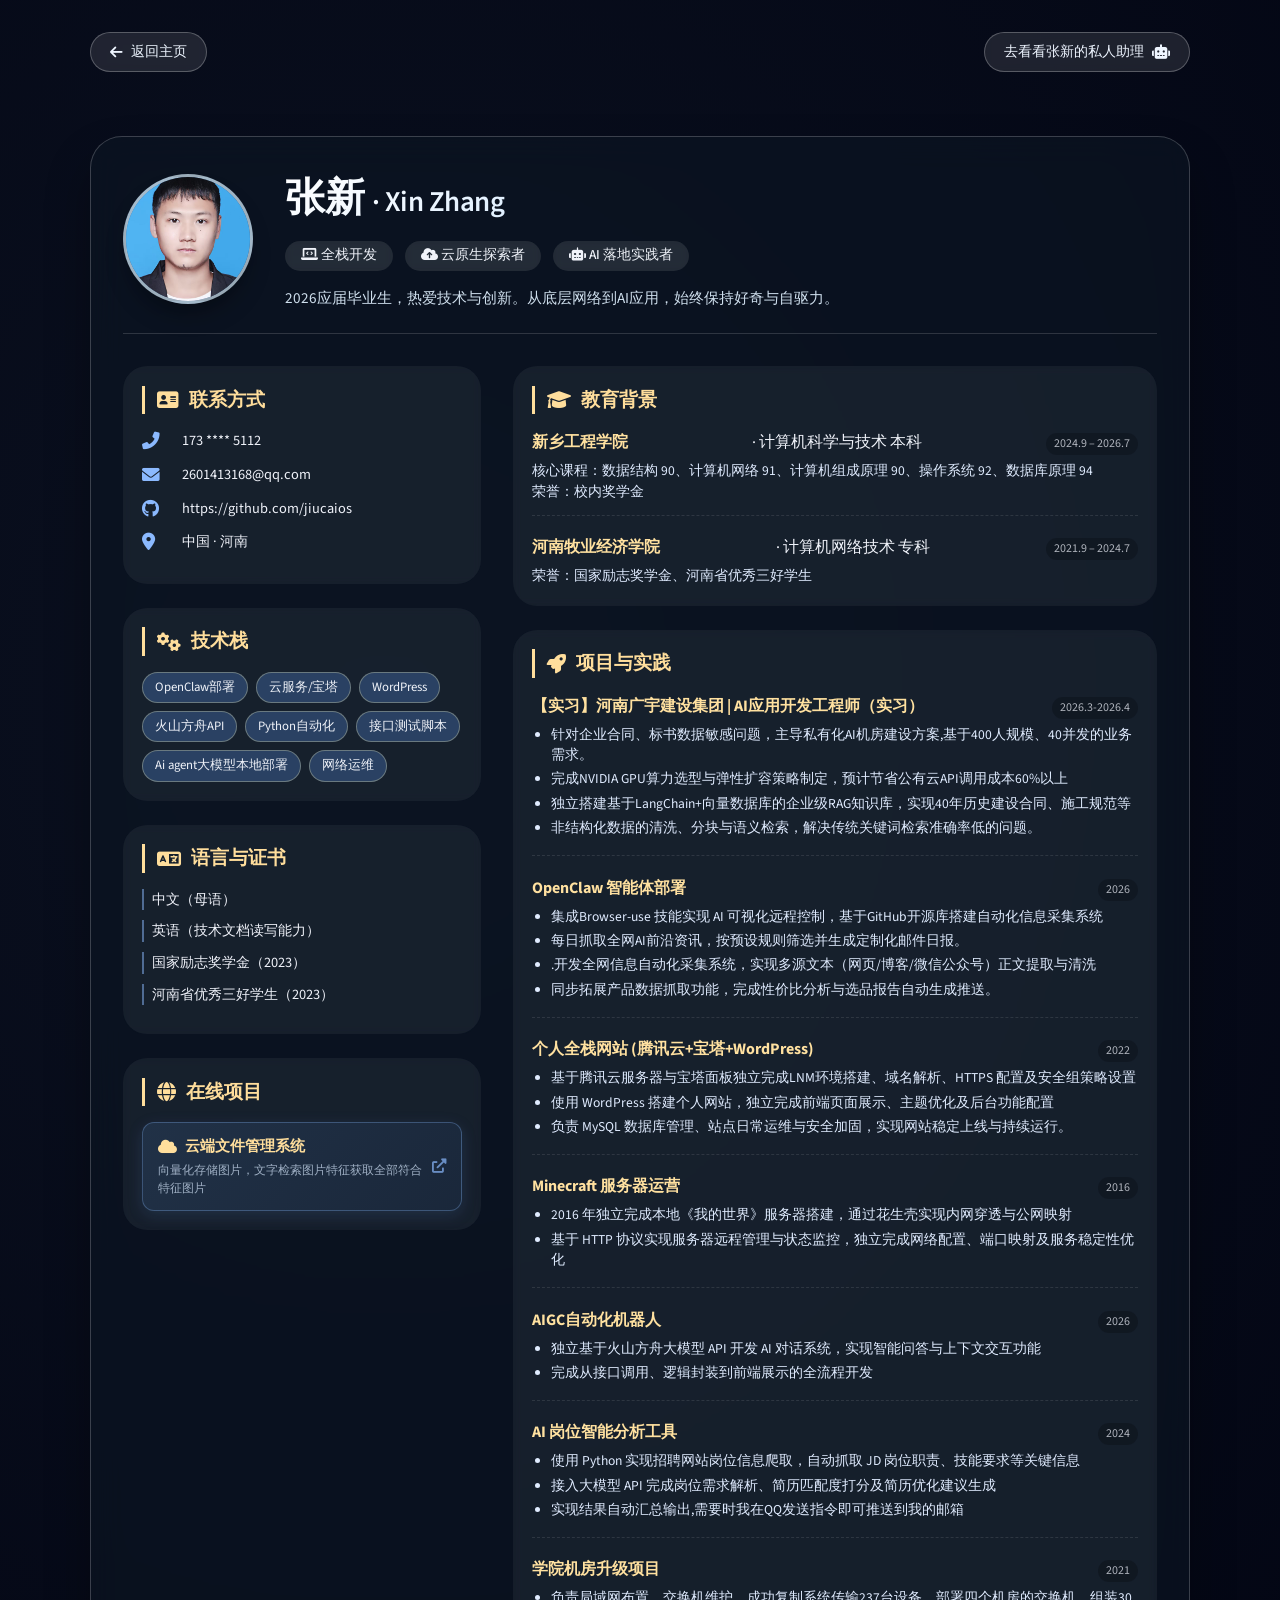
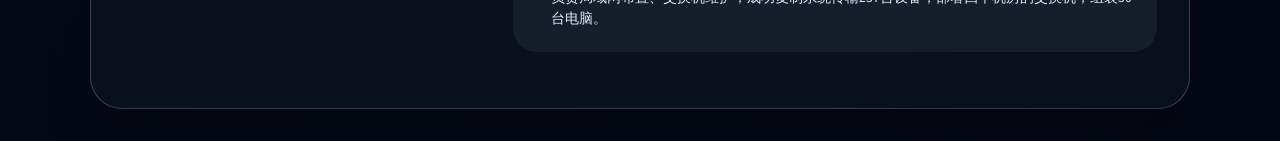
==== commit 794e55cb: "Update resume.html" ====
--- a/resume.html
+++ b/resume.html
@@ -95,7 +95,7 @@
                         <a href="https://yunpan-iota.vercel.app/" target="_blank" class="project-item featured">
                             <div class="project-content">
                                 <span class="project-title"><i class="fas fa-cloud"></i> 云端文件管理系统</span>
-                                <span class="project-desc">基于 Vercel Blob 的在线存储</span>
+                                <span class="project-desc">向量化存储图片，文字检索图片特征获取全部符合特征图片</span>
                             </div>
                             <div class="project-action">
                                 <i class="fas fa-external-link-alt"></i>
--- a/resume.css
+++ b/resume.css
@@ -286,7 +286,75 @@
     margin-bottom: 4px;
     color: #e0ecff;
 }
-
+/* ===== 在线项目样式 ===== */
+.project-item {
+    display: flex;
+    justify-content: space-between;
+    align-items: center;
+    padding: 12px 15px;
+    margin-bottom: 10px;
+    border-radius: 12px;
+    text-decoration: none;
+    background: rgba(0, 0, 0, 0.2);
+    border: 1px solid rgba(255, 255, 255, 0.05);
+    transition: all 0.3s ease;
+}
+
+.project-item:last-child {
+    margin-bottom: 0;
+}
+
+/* 普通项目悬停效果 */
+.project-item:hover {
+    background: rgba(255, 255, 255, 0.08);
+    transform: translateY(-2px);
+    border-color: rgba(255, 255, 255, 0.2);
+}
+
+/* 主打项目 (Featured) 特殊样式 */
+.project-item.featured {
+    background: linear-gradient(135deg, rgba(79, 126, 179, 0.2), rgba(44, 76, 116, 0.2));
+    border: 1px solid rgba(139, 185, 254, 0.3);
+    box-shadow: 0 4px 15px rgba(79, 126, 179, 0.2);
+}
+
+.project-item.featured:hover {
+    background: linear-gradient(135deg, rgba(79, 126, 179, 0.35), rgba(44, 76, 116, 0.35));
+    box-shadow: 0 6px 20px rgba(79, 126, 179, 0.4);
+    border-color: rgba(139, 185, 254, 0.6);
+}
+
+.project-content {
+    display: flex;
+    flex-direction: column;
+    gap: 4px;
+}
+
+.project-title {
+    color: #ffde9c;
+    font-weight: 600;
+    font-size: 0.95rem;
+    display: flex;
+    align-items: center;
+    gap: 8px;
+}
+
+.project-desc {
+    color: #a0b0c5;
+    font-size: 0.75rem;
+}
+
+.project-action {
+    color: #8bb9fe;
+    opacity: 0.7;
+    font-size: 0.9rem;
+    transition: transform 0.2s;
+}
+
+.project-item:hover .project-action {
+    opacity: 1;
+    transform: translate(3px, -3px);
+}
 /* 响应式微调 */
 @media (max-width: 600px) {
     .glass-card {
@@ -299,4 +367,4 @@
         width: 100px;
         height: 100px;
     }
-}+}
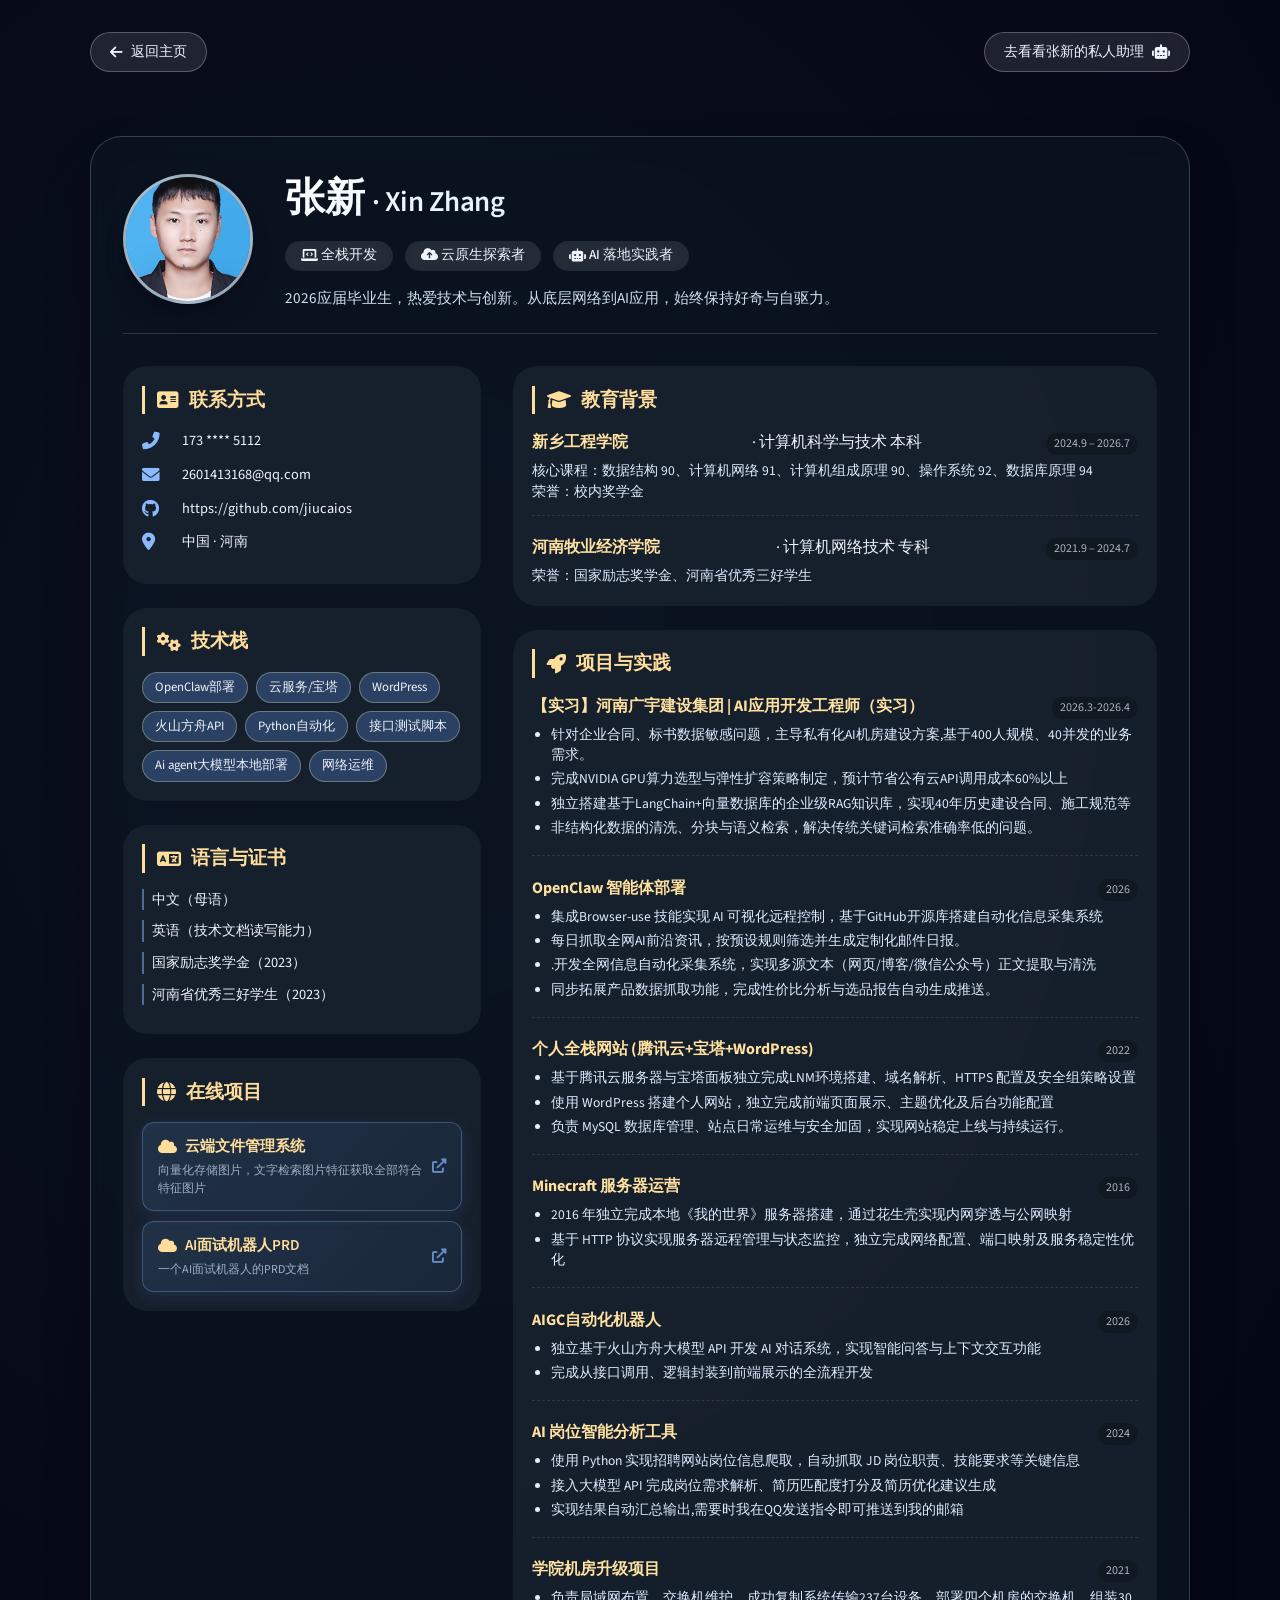
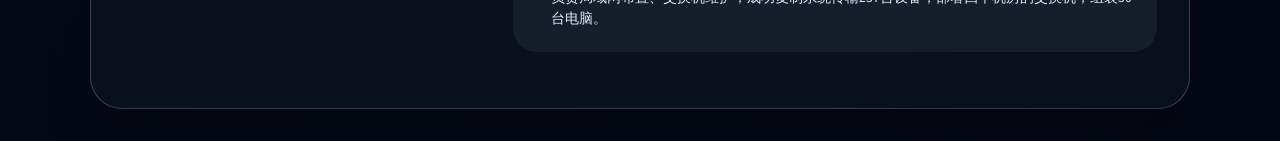
==== commit 9b947d3c: "Update resume.html" ====
--- a/resume.html
+++ b/resume.html
@@ -101,7 +101,15 @@
                                 <i class="fas fa-external-link-alt"></i>
                             </div>
                         </a>
-
+                        <a href="https://jiucaios.github.io/AIhr_prd/" target="_blank" class="project-item featured">
+                            <div class="project-content">
+                                <span class="project-title"><i class="fas fa-cloud"></i> AI面试机器人PRD</span>
+                                <span class="project-desc">一个AI面试机器人的PRD文档</span>
+                            </div>
+                            <div class="project-action">
+                                <i class="fas fa-external-link-alt"></i>
+                            </div>
+                        </a>
                         <!-- 项目 2：预留位置 (你可以复制上面的 a 标签来添加更多) -->
                         <!-- 
                         <a href="#" target="_blank" class="project-item">
